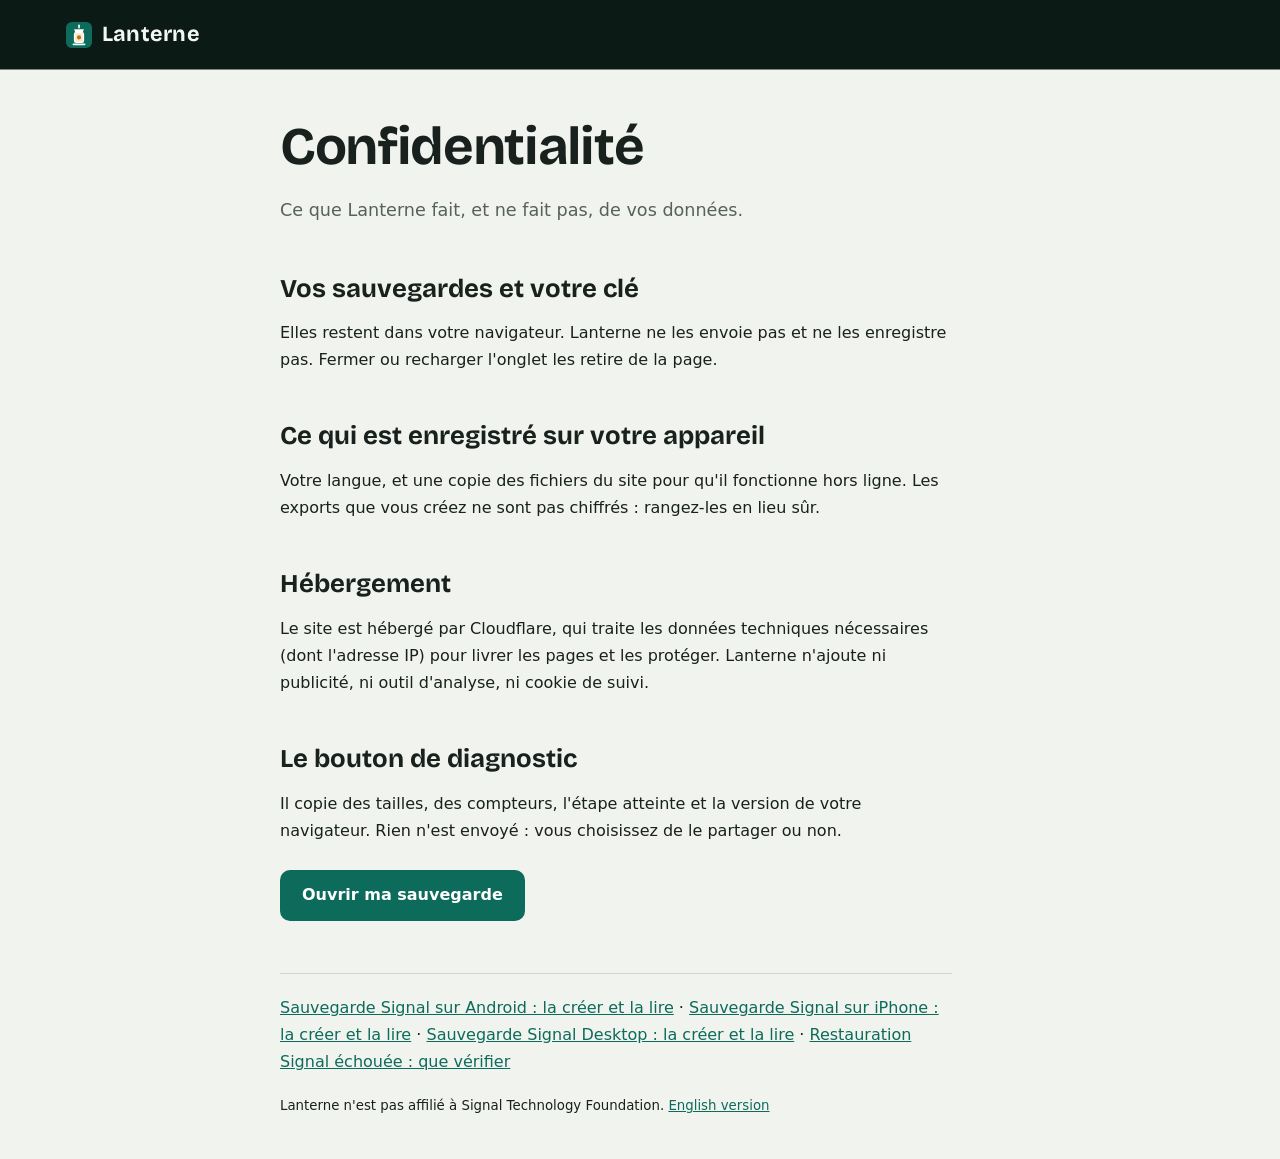
==== confidentialite/index.html @ b285d8d2 "Export HTML, diagnostic sans contenu, gros fichiers, guides, accueil anglais Co-Authored-By: Claude " ====
<!doctype html>
<html lang="fr" data-l="fr">
<head>
<meta charset="utf-8">
<meta name="viewport" content="width=device-width,initial-scale=1,viewport-fit=cover">
<title>Confidentialité · Lanterne</title>
<meta name="description" content="Ce que Lanterne fait, et ne fait pas, de vos données.">
<link rel="canonical" href="https://lanterne-backup.com/confidentialite/">
<link rel="alternate" hreflang="fr" href="https://lanterne-backup.com/confidentialite/">
<link rel="alternate" hreflang="en" href="https://lanterne-backup.com/en/privacy/">
<meta property="og:title" content="Confidentialité">
<meta property="og:description" content="Ce que Lanterne fait, et ne fait pas, de vos données.">
<meta property="og:image" content="https://lanterne-backup.com/assets/og.png">
<link rel="icon" href="/assets/icon.svg" type="image/svg+xml">
<link rel="stylesheet" href="/assets/style.css">
<meta name="theme-color" content="#0d6b5c">
</head>
<body>
<div class="wrap">
<header class="top"><div class="brand"><a href="/"><img src="/assets/icon.svg" alt="" width="26" height="26">Lanterne</a></div></header>
<main class="article">
<h1>Confidentialité</h1>
<p class="lead">Ce que Lanterne fait, et ne fait pas, de vos données.</p>
<h2>Vos sauvegardes et votre clé</h2><p>Elles restent dans votre navigateur. Lanterne ne les envoie pas et ne les enregistre pas. Fermer ou recharger l'onglet les retire de la page.</p>
<h2>Ce qui est enregistré sur votre appareil</h2><p>Votre langue, et une copie des fichiers du site pour qu'il fonctionne hors ligne. Les exports que vous créez ne sont pas chiffrés : rangez-les en lieu sûr.</p>
<h2>Hébergement</h2><p>Le site est hébergé par Cloudflare, qui traite les données techniques nécessaires (dont l'adresse IP) pour livrer les pages et les protéger. Lanterne n'ajoute ni publicité, ni outil d'analyse, ni cookie de suivi.</p>
<h2>Le bouton de diagnostic</h2><p>Il copie des tailles, des compteurs, l'étape atteinte et la version de votre navigateur. Rien n'est envoyé : vous choisissez de le partager ou non.</p>

<a class="cta" href="/">Ouvrir ma sauvegarde</a>
<p class="related"><a href="/sauvegarde-signal-android/">Sauvegarde Signal sur Android : la créer et la lire</a> · <a href="/sauvegarde-signal-iphone/">Sauvegarde Signal sur iPhone : la créer et la lire</a> · <a href="/sauvegarde-signal-desktop/">Sauvegarde Signal Desktop : la créer et la lire</a> · <a href="/restauration-signal-echouee/">Restauration Signal échouée : que vérifier</a></p>
<p><small>Lanterne n'est pas affilié à Signal Technology Foundation. <a href="/en/privacy/">English version</a></small></p>
</main>
</div>
</body>
</html>
---- assets/style.css ----
@font-face{font-family:"Bricolage";src:url("/assets/fonts/bricolage.woff2") format("woff2");font-weight:200 800;font-display:swap}
:root{padding-top:env(safe-area-inset-top,0px);padding-bottom:env(safe-area-inset-bottom,0px)}
body{margin:0}
img{max-width:100%}
[hidden]{display:none!important}
/* Layout : en-tête court, l'outil en premier (panneau d'entrée + lecteur à deux colonnes), puis explications, FAQ et premium en colonne de lecture. */
:root{
  --night:#0c1a16; --bg:#f1f3ee; --surface:#ffffff; --sunk:#e6eae3; --fg:#18211d; --muted:#56615b; --line:#cfd5cc;
  --accent:#0d6b5c; --accent-fg:#ffffff; --lamp:#b9770e; --lamp-soft:#f6e9cf;
  --out:#0d6b5c; --out-fg:#f3fbf8; --in:#ffffff; --danger:#a3361f; --danger-bg:#f8e3dd; --ok:#1d7448; --ok-bg:#ddf1e4;
  --display:"Bricolage","Avenir Next","Segoe UI Variable Display","Segoe UI",Ubuntu,system-ui,sans-serif;
  --sans:system-ui,-apple-system,"Segoe UI",Roboto,Ubuntu,sans-serif;
  --mono:ui-monospace,"Cascadia Mono","SF Mono",Menlo,Consolas,monospace;
}
@media (prefers-color-scheme:dark){:root:not([data-theme="light"]){
  --bg:#101614; --surface:#18201d; --sunk:#0c1110; --fg:#e4ebe6; --muted:#9aa8a0; --line:#2b3632;
  --accent:#4cc3ab; --accent-fg:#06211b; --lamp:#f0b54a; --lamp-soft:#3a2c10;
  --out:#1f5a4f; --out-fg:#eaf7f3; --in:#222c28; --danger:#f19c86; --danger-bg:#3d1d16; --ok:#7fd8a5; --ok-bg:#163223; color-scheme:dark}}
:root[data-theme="dark"]{
  --bg:#101614; --surface:#18201d; --sunk:#0c1110; --fg:#e4ebe6; --muted:#9aa8a0; --line:#2b3632;
  --accent:#4cc3ab; --accent-fg:#06211b; --lamp:#f0b54a; --lamp-soft:#3a2c10;
  --out:#1f5a4f; --out-fg:#eaf7f3; --in:#222c28; --danger:#f19c86; --danger-bg:#3d1d16; --ok:#7fd8a5; --ok-bg:#163223; color-scheme:dark}
*{box-sizing:border-box}
body{background:var(--bg);color:var(--fg);font-family:var(--sans);font-size:16px;line-height:1.55}
html[data-l="fr"] [data-l="en"], html[data-l="en"] [data-l="fr"]{display:none!important}
.wrap{max-width:1180px;margin:0 auto;padding-left:max(16px,env(safe-area-inset-left,0px));padding-right:max(16px,env(safe-area-inset-right,0px))}
a{color:var(--accent)}
:focus-visible{outline:2px solid var(--lamp);outline-offset:2px}
h1,h2,h3{font-family:var(--display);text-wrap:balance;line-height:1.15;margin:0}
code,kbd{font-family:var(--mono);font-size:.88em;background:var(--sunk);padding:1px 5px;border-radius:3px}

/* en-tête */
.top{display:flex;align-items:center;justify-content:space-between;gap:12px;padding-block:18px}
.brand{display:flex;align-items:center;gap:10px;font-family:var(--display);font-weight:700;font-size:1.2rem;letter-spacing:.01em}
.brand svg{width:26px;height:26px}
.lang{display:flex;gap:4px}
.lang button{font:600 .78rem var(--mono);letter-spacing:.06em;border:1px solid var(--line);background:transparent;color:var(--muted);padding:5px 9px;border-radius:4px;cursor:pointer}
.lang button[aria-pressed="true"]{background:var(--fg);color:var(--bg);border-color:var(--fg)}
.hero{padding-block:18px 26px;display:grid;gap:14px;max-width:780px}
.hero h1{font-size:clamp(2rem,4.6vw,3.3rem);font-weight:700;letter-spacing:-.01em}
.hero h1 em{font-style:normal;color:var(--lamp)}
.hero p{margin:0;color:var(--muted);font-size:1.08rem;max-width:62ch}
.badges{display:flex;flex-wrap:wrap;gap:8px}
.badge{font:500 .78rem var(--mono);letter-spacing:.03em;border:1px solid var(--line);padding:4px 9px;border-radius:999px;color:var(--muted);background:var(--surface)}

/* outil */
.tool{display:grid;grid-template-columns:340px 1fr;gap:0;background:var(--surface);border:1px solid var(--line);border-radius:10px;overflow:hidden;min-height:620px}
.panel{padding:20px;border-right:1px solid var(--line);display:flex;flex-direction:column;gap:16px;min-width:0}
.panel h2{font-size:1.05rem}
.step{display:grid;gap:7px}
.lbl,label[for="aep"]{font:600 .74rem var(--mono);text-transform:uppercase;letter-spacing:.08em;color:var(--muted)}
.drop{border:1.5px dashed var(--line);border-radius:8px;padding:14px;display:grid;gap:8px;background:var(--bg);transition:border-color .15s}
.drop.over{border-color:var(--accent)}
.drop small{color:var(--muted);line-height:1.4}
.btn{font:700 .95rem var(--sans);border:1px solid var(--line);background:var(--surface);color:var(--fg);padding:9px 14px;border-radius:6px;cursor:pointer;text-align:center}
.btn:hover{border-color:var(--accent)}
.btn.primary{background:var(--accent);border-color:var(--accent);color:var(--accent-fg)}
.btn.primary:disabled{opacity:.5;cursor:not-allowed}
.btn.small{font-size:.82rem;padding:6px 10px}
.row2{display:flex;gap:8px;flex-wrap:wrap}
input[type=file]{position:absolute;width:1px;height:1px;opacity:0;pointer-events:none}
.picked{font:400 .8rem var(--mono);color:var(--fg);overflow-wrap:anywhere}
textarea#aep{font:500 .95rem/1.5 var(--mono);letter-spacing:.04em;width:100%;min-height:92px;resize:vertical;border:1px solid var(--line);border-radius:6px;padding:10px;background:var(--bg);color:var(--fg);text-transform:uppercase}
.keymeta{display:flex;justify-content:space-between;font:.76rem var(--mono);color:var(--muted)}
.keymeta .good{color:var(--ok)}
.check{display:flex;gap:8px;align-items:flex-start;font-size:.86rem;color:var(--muted)}
.status{font-size:.88rem;border-radius:6px;padding:10px 12px;background:var(--sunk);color:var(--fg);line-height:1.45}
.status.err{background:var(--danger-bg);color:var(--danger)}
.status.ok{background:var(--ok-bg);color:var(--ok)}
.log{font:.75rem/1.5 var(--mono);color:var(--muted);margin:0;padding:0;list-style:none;display:grid;gap:2px}
.log li::before{content:"▸ ";color:var(--lamp)}
.lockline{font-size:.82rem;color:var(--muted);border-top:1px solid var(--line);padding-top:12px;margin-top:auto}

.viewer{display:grid;grid-template-columns:270px 1fr;min-width:0;min-height:0}
.chats{border-right:1px solid var(--line);display:flex;flex-direction:column;min-width:0;min-height:0}
.chats-head{padding:14px;border-bottom:1px solid var(--line);display:grid;gap:8px}
.sum{font:.76rem var(--mono);color:var(--muted)}
.sample{display:inline-block;font:700 .68rem var(--mono);letter-spacing:.08em;text-transform:uppercase;background:var(--lamp-soft);color:var(--lamp);padding:3px 7px;border-radius:3px}
#q{width:100%;font:inherit;font-size:.9rem;padding:8px 10px;border:1px solid var(--line);border-radius:6px;background:var(--bg);color:var(--fg)}
.chatlist{overflow:auto;flex:1;max-height:560px}
.chatbtn{display:grid;grid-template-columns:34px 1fr auto;gap:10px;align-items:center;width:100%;text-align:left;border:0;border-bottom:1px solid var(--line);background:transparent;color:var(--fg);padding:10px 14px;cursor:pointer;font:inherit}
.chatbtn[aria-current="true"]{background:var(--sunk)}
.chatbtn .nm{font-weight:700;font-size:.92rem;white-space:nowrap;overflow:hidden;text-overflow:ellipsis}
.chatbtn .pv{font-size:.8rem;color:var(--muted);white-space:nowrap;overflow:hidden;text-overflow:ellipsis}
.chatbtn .ct{font:.72rem var(--mono);color:var(--muted);font-variant-numeric:tabular-nums}
.chatbtn>div{min-width:0}
.av{width:34px;height:34px;border-radius:50%;display:grid;place-items:center;font:700 .85rem var(--display);color:#fff}
.conv{display:flex;flex-direction:column;min-width:0;min-height:0}
.conv-head{padding:12px 16px;border-bottom:1px solid var(--line);display:flex;justify-content:space-between;align-items:center;gap:10px;flex-wrap:wrap}
.conv-head h3{font-size:1.05rem}
.msgs{overflow:auto;flex:1;padding:16px;display:flex;flex-direction:column;gap:6px;max-height:600px;background:var(--bg)}
.day{align-self:center;font:.72rem var(--mono);color:var(--muted);background:var(--surface);border:1px solid var(--line);padding:2px 10px;border-radius:999px;margin:10px 0 4px}
.m{max-width:min(78%,560px);padding:8px 11px;border-radius:12px;background:var(--in);border:1px solid var(--line);align-self:flex-start;overflow-wrap:anywhere;font-size:.94rem}
.m.out{align-self:flex-end;background:var(--out);color:var(--out-fg);border-color:transparent}
.m .au{font-weight:700;font-size:.78rem;color:var(--accent);margin-bottom:2px}
.m .tm{font:.68rem var(--mono);opacity:.7;text-align:right;margin-top:3px}
.m .qt{border-left:3px solid var(--lamp);padding:3px 8px;margin-bottom:5px;font-size:.84rem;opacity:.85;background:color-mix(in srgb,var(--bg) 40%,transparent);border-radius:0 4px 4px 0}
.m .rx{font-size:.8rem;margin-top:3px}
.m .ph{font-style:italic;opacity:.8}
.m img,.m video{display:block;max-width:100%;max-height:320px;border-radius:8px;margin:4px 0}
.m audio{max-width:100%;margin:4px 0}
.m .att{font:.8rem var(--mono);opacity:.85;margin:3px 0}
.sys{align-self:center;font-size:.8rem;color:var(--muted);text-align:center;max-width:90%}
.empty{padding:30px;color:var(--muted);text-align:center}
.more{align-self:center}
.hit mark{background:var(--lamp-soft);color:inherit}

/* sections */
section.band{padding-block:56px 8px}
.cols{display:grid;grid-template-columns:repeat(3,1fr);gap:22px}
.cols h3{font-size:1.05rem;margin-bottom:6px}
.cols p{margin:0;color:var(--muted);font-size:.95rem}
.sec-h{font-size:clamp(1.5rem,3vw,2rem);margin-bottom:18px}
.steps{counter-reset:s;display:grid;gap:14px;max-width:760px;padding:0;margin:0;list-style:none}
.steps li{display:grid;grid-template-columns:38px 1fr;gap:12px;align-items:start}
.steps li::before{counter-increment:s;content:counter(s);font:700 1.1rem var(--display);width:38px;height:38px;border-radius:50%;display:grid;place-items:center;background:var(--lamp-soft);color:var(--lamp)}
.steps p{margin:4px 0 0;color:var(--muted)}
.faq{max-width:780px;display:grid;gap:0;border-top:1px solid var(--line)}
.faq details{border-bottom:1px solid var(--line);padding:14px 0}
.faq summary{cursor:pointer;font-weight:700;font-size:1.02rem}
.faq p{margin:8px 0 0;color:var(--muted);max-width:68ch}
.prem{display:grid;grid-template-columns:1fr 1fr;gap:18px;max-width:860px}
.plan{border:1px solid var(--line);border-radius:10px;padding:20px;background:var(--surface);display:grid;gap:10px;align-content:start}
.plan.pro{border-color:var(--lamp)}
.plan h3{font-size:1.15rem}
.price{font:700 1.6rem var(--display)}
.price small{font:400 .8rem var(--sans);color:var(--muted)}
.plan ul{margin:0;padding-left:18px;color:var(--muted);font-size:.93rem;display:grid;gap:4px}
.note{font-size:.8rem;color:var(--muted)}
footer{padding-block:48px 40px;color:var(--muted);font-size:.85rem;border-top:1px solid var(--line);margin-top:56px}

@media (max-width:1000px){.tool{grid-template-columns:1fr}.panel{border-right:0;border-bottom:1px solid var(--line)}}
@media (max-width:700px){
  .viewer{grid-template-columns:1fr}.chats{border-right:0;border-bottom:1px solid var(--line)}.chatlist{max-height:240px}
  .cols,.prem{grid-template-columns:1fr}.m{max-width:90%}
}
@media (prefers-reduced-motion:reduce){*{transition:none!important}}

/* pages de guide */
.article{max-width:720px;padding-block:8px 24px}
.article h1{font-size:clamp(1.8rem,4vw,2.6rem);margin-bottom:14px}
.article h2{font-size:1.35rem;margin:34px 0 10px}
.article p,.article li{color:var(--fg);max-width:66ch}
.article .lead{font-size:1.1rem;color:var(--muted)}
.article ol,.article ul{padding-left:22px;display:grid;gap:6px}
.cta{display:inline-block;margin:10px 0 4px;background:var(--accent);color:var(--accent-fg);text-decoration:none;font-weight:700;padding:11px 18px;border-radius:6px}
.callout{border-left:4px solid var(--lamp);background:var(--lamp-soft);padding:12px 16px;border-radius:0 6px 6px 0}
.brand a{color:inherit;text-decoration:none;display:flex;align-items:center;gap:10px}

/* ---------- habillage : la lanterne dans la nuit ---------- */
html{scroll-behavior:smooth}
.night{background:radial-gradient(760px 520px at 76% 52%,#2b3a24 0,transparent 70%),var(--night);color:#e9f0eb;padding-bottom:120px;overflow:hidden}
.night{--fg:#f3f7f4;--lamp:#f0b54a;--lamp-soft:#f0b54a33}
.night .brand,.wrap>.top .brand{color:#f3f7f4;font-size:1.35rem}
.night .lang button{border-color:#ffffff33;color:#b9c8c0}
.night .lang button[aria-pressed="true"]{background:#f0b54a;border-color:#f0b54a;color:#1d1503}
.hero{max-width:none;grid-template-columns:minmax(0,1.25fr) minmax(0,1fr);align-items:center;gap:32px;padding-block:26px 34px}
.hero-txt{display:grid;gap:20px}
.hero h1{font-size:clamp(2.3rem,4.7vw,3.9rem);font-weight:700;letter-spacing:-.025em;line-height:1.04}
.hero p{color:#b9c8c0;font-size:1.1rem;max-width:56ch}
.actions{display:flex;flex-wrap:wrap;gap:12px 22px;align-items:center}
.actions .cta{margin:0;background:#f0b54a;color:#1d1503}
.ghost{color:#e9f0eb;font-weight:600;text-underline-offset:5px;text-decoration-color:#f0b54a}
.cta{border-radius:10px;padding:13px 22px;transition:transform .15s,filter .15s}
.cta:hover{transform:translateY(-2px);filter:brightness(1.07)}
.lantern{width:100%;max-width:430px;justify-self:center}
.halo{transform-origin:210px 200px;animation:lueur 5s ease-in-out infinite}
@keyframes lueur{50%{opacity:.72;transform:scale(.95)}}
#outil{margin-top:-104px;scroll-margin-top:20px}
.tool{border-radius:18px;border-color:transparent;box-shadow:0 0 0 1px var(--line),0 30px 70px -30px #06120daa}
.panel{padding:26px}.panel h2{font-size:1.35rem}
.lbl,label[for="aep"]{font:700 .92rem var(--sans);text-transform:none;letter-spacing:0;color:var(--fg)}
.drop{border-radius:12px;border-color:color-mix(in srgb,var(--accent) 45%,var(--line));background:color-mix(in srgb,var(--accent) 5%,var(--surface))}
.drop:hover{border-color:var(--accent)}
.drop label[for="dirInput"]{background:var(--fg);color:var(--bg);border-color:var(--fg)}
.btn{border-radius:9px;transition:border-color .15s,filter .15s}
.btn.primary{padding:13px}.btn.primary:hover:enabled{filter:brightness(1.08)}
textarea#aep,#q{border-radius:9px}
.status:empty{display:none}
.chatlist,.msgs{max-height:660px}
.msgs{padding:20px;gap:8px}
.chatlist{padding-block:6px}.av{width:38px;height:38px}
.chatbtn{grid-template-columns:38px 1fr auto;border-bottom:0;border-radius:10px;margin:2px 8px;width:calc(100% - 16px);padding:10px}
.chatbtn:hover{background:var(--bg)}
.chatbtn[aria-current="true"]{background:color-mix(in srgb,var(--accent) 12%,var(--surface))}
.m{border-radius:18px;border-color:transparent;box-shadow:0 1px 2px #0000001a;padding:9px 14px}
.m.out{border-bottom-right-radius:5px}.m:not(.out){border-bottom-left-radius:5px}
section.band{padding-block:88px 0}
section.trust{padding-top:56px}
.cols{gap:40px}.cols>div{border-top:3px solid var(--lamp);padding-top:16px}
.cols h3{font-size:1.25rem}
.sec-h{font-size:clamp(1.8rem,3.6vw,2.7rem);letter-spacing:-.02em;margin-bottom:30px}
.steps{max-width:none;grid-template-columns:repeat(3,1fr);gap:40px}
.steps li{grid-template-columns:1fr;gap:14px;align-content:start}
.conv{background:var(--bg)}.conv-head{background:var(--surface)}
.steps li::before{width:46px;height:46px;font-size:1.3rem;background:var(--lamp);color:var(--bg)}
.steps strong{font:700 1.15rem var(--display)}
#faq{display:grid;grid-template-columns:1fr 2fr;gap:40px}
.faq{max-width:none}
.faq details{padding:0}
.faq summary{list-style:none;display:flex;justify-content:space-between;gap:16px;padding:18px 0;font-size:1.08rem}
.faq summary::-webkit-details-marker{display:none}
.faq summary::after{content:"+";font:400 1.6rem/1 var(--display);color:var(--lamp)}
.faq details[open] summary::after{content:"\2013"}
.faq summary:hover{color:var(--accent)}
.faq p{margin:0 0 20px}
.prem{max-width:none;gap:24px}
.plan{border-radius:18px;padding:32px;gap:14px}.plan h3{font-size:1.4rem}.price{font-size:2.6rem;line-height:1}
.plan.pro{background:#0c1a16;color:#e9f0eb;border-color:#2b3a24}
.plan.pro ul,.plan.pro .note,.plan.pro small{color:#b9c8c0}.plan.pro .price{color:#f0b54a}
.plan ul{gap:8px;font-size:1rem}
footer{margin-top:96px}footer p{max-width:90ch}
body>.wrap>.top{background:var(--night);box-shadow:0 0 0 100vmax var(--night);clip-path:inset(0 -100vmax)}
.article{margin-inline:auto;padding-top:48px}.article h1{font-size:clamp(2.2rem,5vw,3.3rem);letter-spacing:-.025em}
.article h2{font-size:1.6rem;margin-top:48px}.article p,.article li{line-height:1.7}
.callout{border-radius:12px;border-left:0;padding:18px 22px}
@media (max-width:760px){
  .hero{grid-template-columns:1fr;padding-top:6px}.lantern{max-width:230px;grid-row:1}
  .steps,#faq,.cols{grid-template-columns:1fr;gap:28px}#faq{gap:0}section.band{padding-top:64px}
  .panel{padding:20px}
}
@media (prefers-reduced-motion:reduce){*{animation:none!important}html{scroll-behavior:auto}}
.conv-head h3{min-width:0;overflow-wrap:anywhere}
.related{border-top:1px solid var(--line);margin-top:48px;padding-top:20px}
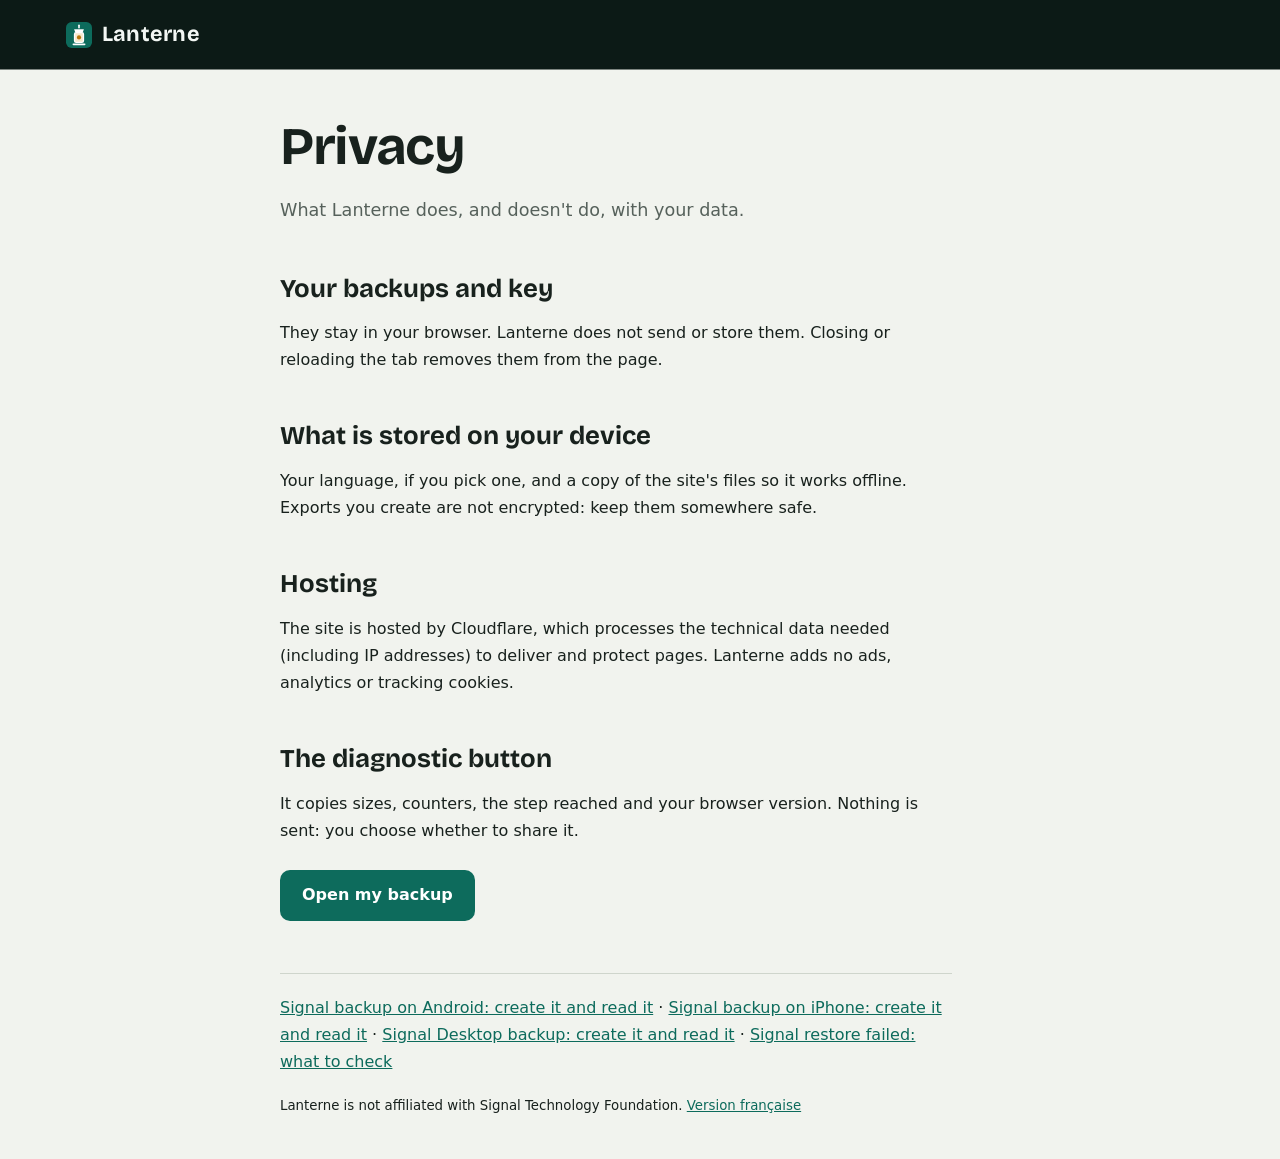
==== commit c8353985: "Langue selon le navigateur, version hors ligne vérifiable, SECURITY.md Co-Authored-By: Claude Opus 5" ====
--- a/confidentialite/index.html
+++ b/confidentialite/index.html
@@ -2,33 +2,36 @@
 <html lang="fr" data-l="fr">
 <head>
 <meta charset="utf-8">
+<meta http-equiv="Content-Security-Policy" content="default-src 'self'; script-src 'self'; style-src 'self' 'unsafe-inline'; img-src 'self' blob: data:; media-src 'self' blob:; connect-src 'self' blob:; worker-src 'self'; manifest-src 'self'; font-src 'self'; object-src 'none'; base-uri 'none'; form-action 'none'">
 <meta name="viewport" content="width=device-width,initial-scale=1,viewport-fit=cover">
 <title>Confidentialité · Lanterne</title>
 <meta name="description" content="Ce que Lanterne fait, et ne fait pas, de vos données.">
 <link rel="canonical" href="https://lanterne-backup.com/confidentialite/">
 <link rel="alternate" hreflang="fr" href="https://lanterne-backup.com/confidentialite/">
 <link rel="alternate" hreflang="en" href="https://lanterne-backup.com/en/privacy/">
+<link rel="alternate" hreflang="x-default" href="https://lanterne-backup.com/en/privacy/">
 <meta property="og:title" content="Confidentialité">
 <meta property="og:description" content="Ce que Lanterne fait, et ne fait pas, de vos données.">
 <meta property="og:image" content="https://lanterne-backup.com/assets/og.png">
-<link rel="icon" href="/assets/icon.svg" type="image/svg+xml">
-<link rel="stylesheet" href="/assets/style.css">
+<script src="../assets/lang.js"></script>
+<link rel="icon" href="../assets/icon.svg" type="image/svg+xml">
+<link rel="stylesheet" href="../assets/style.css">
 <meta name="theme-color" content="#0d6b5c">
 </head>
 <body>
 <div class="wrap">
-<header class="top"><div class="brand"><a href="/"><img src="/assets/icon.svg" alt="" width="26" height="26">Lanterne</a></div></header>
+<header class="top"><div class="brand"><a href="../"><img src="../assets/icon.svg" alt="" width="26" height="26">Lanterne</a></div></header>
 <main class="article">
 <h1>Confidentialité</h1>
 <p class="lead">Ce que Lanterne fait, et ne fait pas, de vos données.</p>
 <h2>Vos sauvegardes et votre clé</h2><p>Elles restent dans votre navigateur. Lanterne ne les envoie pas et ne les enregistre pas. Fermer ou recharger l'onglet les retire de la page.</p>
-<h2>Ce qui est enregistré sur votre appareil</h2><p>Votre langue, et une copie des fichiers du site pour qu'il fonctionne hors ligne. Les exports que vous créez ne sont pas chiffrés : rangez-les en lieu sûr.</p>
+<h2>Ce qui est enregistré sur votre appareil</h2><p>Votre langue, si vous la choisissez, et une copie des fichiers du site pour qu'il fonctionne hors ligne. Les exports que vous créez ne sont pas chiffrés : rangez-les en lieu sûr.</p>
 <h2>Hébergement</h2><p>Le site est hébergé par Cloudflare, qui traite les données techniques nécessaires (dont l'adresse IP) pour livrer les pages et les protéger. Lanterne n'ajoute ni publicité, ni outil d'analyse, ni cookie de suivi.</p>
 <h2>Le bouton de diagnostic</h2><p>Il copie des tailles, des compteurs, l'étape atteinte et la version de votre navigateur. Rien n'est envoyé : vous choisissez de le partager ou non.</p>
 
-<a class="cta" href="/">Ouvrir ma sauvegarde</a>
-<p class="related"><a href="/sauvegarde-signal-android/">Sauvegarde Signal sur Android : la créer et la lire</a> · <a href="/sauvegarde-signal-iphone/">Sauvegarde Signal sur iPhone : la créer et la lire</a> · <a href="/sauvegarde-signal-desktop/">Sauvegarde Signal Desktop : la créer et la lire</a> · <a href="/restauration-signal-echouee/">Restauration Signal échouée : que vérifier</a></p>
-<p><small>Lanterne n'est pas affilié à Signal Technology Foundation. <a href="/en/privacy/">English version</a></small></p>
+<a class="cta" href="../">Ouvrir ma sauvegarde</a>
+<p class="related"><a href="../sauvegarde-signal-android/">Sauvegarde Signal sur Android : la créer et la lire</a> · <a href="../sauvegarde-signal-iphone/">Sauvegarde Signal sur iPhone : la créer et la lire</a> · <a href="../sauvegarde-signal-desktop/">Sauvegarde Signal Desktop : la créer et la lire</a> · <a href="../restauration-signal-echouee/">Restauration Signal échouée : que vérifier</a></p>
+<p><small>Lanterne n'est pas affilié à Signal Technology Foundation. <a hreflang="en" href="../en/privacy/">English version</a></small></p>
 </main>
 </div>
 </body>
--- a/assets/style.css
+++ b/assets/style.css
@@ -1,4 +1,4 @@
-@font-face{font-family:"Bricolage";src:url("/assets/fonts/bricolage.woff2") format("woff2");font-weight:200 800;font-display:swap}
+@font-face{font-family:"Bricolage";src:url("fonts/bricolage.woff2") format("woff2");font-weight:200 800;font-display:swap}
 :root{padding-top:env(safe-area-inset-top,0px);padding-bottom:env(safe-area-inset-bottom,0px)}
 body{margin:0}
 img{max-width:100%}
@@ -187,6 +187,7 @@
 .m.out{border-bottom-right-radius:5px}.m:not(.out){border-bottom-left-radius:5px}
 section.band{padding-block:88px 0}
 section.trust{padding-top:56px}
+#verifier .callout{margin:0 0 30px}
 .cols{gap:40px}.cols>div{border-top:3px solid var(--lamp);padding-top:16px}
 .cols h3{font-size:1.25rem}
 .sec-h{font-size:clamp(1.8rem,3.6vw,2.7rem);letter-spacing:-.02em;margin-bottom:30px}
